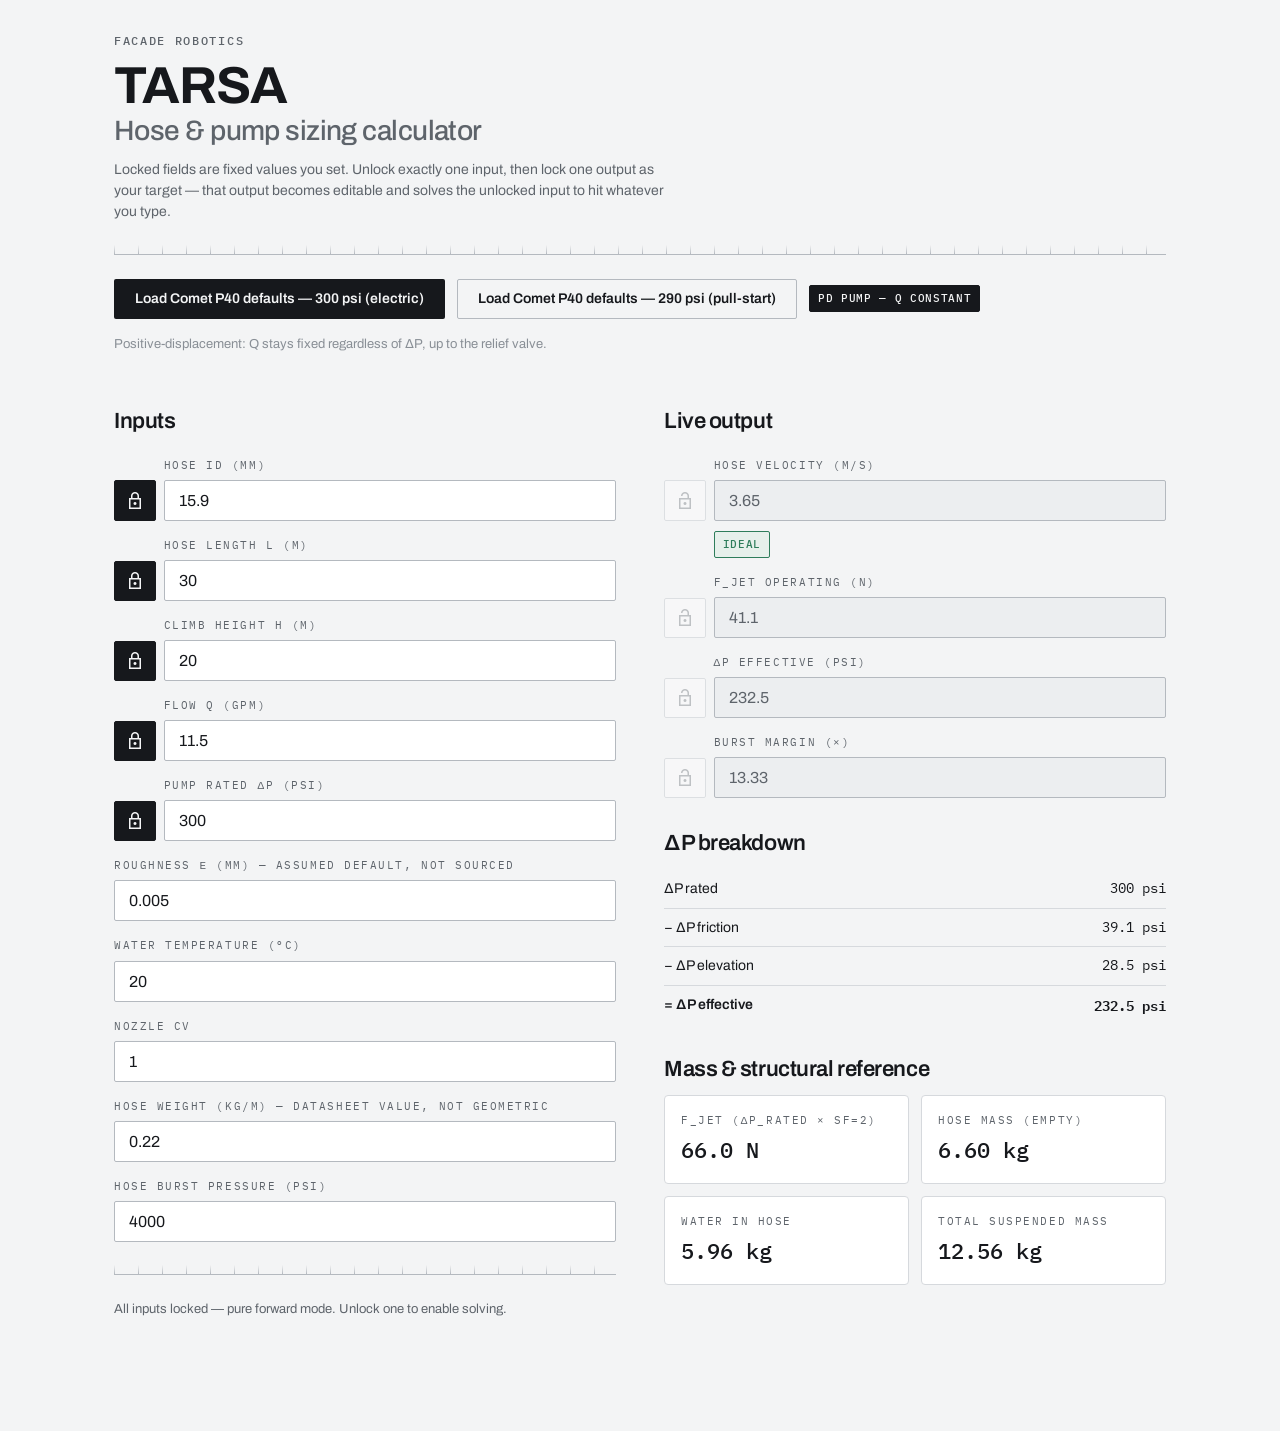
==== calculator.html @ bfcb9576 "Initial commit: TARSA design system + hose/pump calculator TARSA Design System files (README, SKILL," ====
<!doctype html>
<html lang="en">
<head>
<meta charset="utf-8">
<meta name="viewport" content="width=device-width, initial-scale=1">
<title>TARSA — Hose &amp; Pump Calculator</title>
<link rel="stylesheet" href="colors_and_type.css">
<link rel="stylesheet"
  href="https://fonts.googleapis.com/css2?family=Material+Symbols+Sharp:opsz,wght,FILL,GRAD@24,300,0,-25">
<style>
  body.tarsa { max-width: 1100px; margin: 0 auto; padding: var(--sp-6) var(--sp-5) var(--sp-9); }

  .topbar { display: flex; align-items: center; gap: var(--sp-3); margin-bottom: var(--sp-2); }
  .topbar .material-symbols-sharp { font-size: 22px; color: var(--signal); }

  .presets { display: flex; align-items: center; gap: var(--sp-3); flex-wrap: wrap; margin: var(--sp-5) 0; }

  .grid2 { display: grid; grid-template-columns: 1fr 1fr; gap: var(--sp-7); align-items: start; }
  @media (max-width: 760px) { .grid2 { grid-template-columns: 1fr; } }

  .lockrow { display: flex; align-items: flex-end; gap: var(--sp-2); margin-bottom: var(--sp-4); }
  .field-col { flex: 1; min-width: 0; }
  .field-col input.field { margin: 0; }

  .lock-btn {
    flex: 0 0 auto; width: 2.6rem; height: 2.55rem;
    display: flex; align-items: center; justify-content: center;
    background: var(--surface); border: 1px solid var(--n-300); border-radius: var(--r-1);
    color: var(--fg-2); cursor: pointer; padding: 0;
    transition: background var(--dur-fast) var(--ease), border-color var(--dur-fast) var(--ease),
                color var(--dur-fast) var(--ease);
  }
  .lock-btn:hover:not(:disabled) { background: var(--n-100); border-color: var(--ink); color: var(--ink); }
  .lock-btn.active { background: var(--ink); border-color: var(--ink); color: var(--fg-on-ink); }
  .lock-btn.active:hover { background: #000; }
  .lock-btn:disabled { opacity: 0.35; cursor: not-allowed; }
  .lock-btn .material-symbols-sharp { font-size: 20px; }

  input.field:disabled { background: var(--surface-sunk); color: var(--fg-2); cursor: not-allowed; }

  .plain-field { margin-bottom: var(--sp-4); }

  .status-caption { font-size: var(--fs-caption); color: var(--fg-2); margin: var(--sp-4) 0; }
  .status-caption b { color: var(--ink); }

  .band-row { display: flex; align-items: center; gap: var(--sp-2); margin: -6px 0 var(--sp-4) calc(2.6rem + var(--sp-2)); }

  .dp-table { width: 100%; border-collapse: collapse; font-size: var(--fs-sm); margin-top: var(--sp-3); }
  .dp-table td { padding: 8px 0; border-bottom: 1px solid var(--n-200); }
  .dp-table td:last-child { text-align: right; font-family: var(--font-mono); font-variant-numeric: tabular-nums; }
  .dp-table tr:last-child td { border-bottom: none; font-weight: 600; }
  .dp-table tr.infeasible td { color: var(--signal); }

  .stat-grid { display: grid; grid-template-columns: 1fr 1fr; gap: var(--sp-3); margin-top: var(--sp-3); }
  .stat-card { background: var(--surface); border: var(--bd); border-radius: var(--r-2); padding: var(--sp-4); }
  .stat-card .stat-label { font-family: var(--font-mono); font-size: 11px; letter-spacing: var(--track-eyebrow);
    text-transform: uppercase; color: var(--fg-2); }
  .stat-card .stat-value { font-family: var(--font-mono); font-weight: 500; font-size: 22px;
    font-variant-numeric: tabular-nums; margin-top: 4px; }

  .error-box { color: var(--signal); font-size: var(--fs-sm); margin: var(--sp-2) 0; }

  h4.section-head { margin: var(--sp-6) 0 0; }
</style>
</head>
<body class="tarsa">

<div class="topbar">
  <span class="t-eyebrow">Facade robotics</span>
</div>
<h1 class="t-h1" style="margin:6px 0 0">TARSA</h1>
<h2 class="t-h3" style="margin:2px 0 0;color:var(--fg-2);font-weight:500">Hose &amp; pump sizing calculator</h2>
<p class="t-sm" style="color:var(--fg-2);max-width:70ch;margin-top:var(--sp-3)">
  Locked fields are fixed values you set. Unlock exactly one input, then lock one output as your
  target — that output becomes editable and solves the unlocked input to hit whatever you type.
</p>

<div class="datum" style="margin:var(--sp-5) 0"></div>

<div class="presets">
  <button class="btn btn--primary" id="btn-p40-300">Load Comet P40 defaults — 300 psi (electric)</button>
  <button class="btn btn--outline" id="btn-p40-290">Load Comet P40 defaults — 290 psi (pull-start)</button>
  <span class="tag tag--ink">PD pump — Q constant</span>
</div>
<p class="t-caption" style="color:var(--fg-3);margin-top:-8px">
  Positive-displacement: Q stays fixed regardless of ΔP, up to the relief valve.
</p>

<div class="grid2" style="margin-top:var(--sp-6)">
  <div>
    <h3 class="t-h4">Inputs</h3>

    <div class="lockrow">
      <button class="lock-btn" id="lock-id_m" data-var="id_m"><span class="material-symbols-sharp">lock</span></button>
      <div class="field-col">
        <label class="field-label" for="in-id_mm">Hose ID (mm)</label>
        <input class="field" type="number" id="in-id_mm" step="0.1" min="3" max="50">
      </div>
    </div>

    <div class="lockrow">
      <button class="lock-btn" id="lock-L_m" data-var="L_m"><span class="material-symbols-sharp">lock</span></button>
      <div class="field-col">
        <label class="field-label" for="in-L_m">Hose length L (m)</label>
        <input class="field" type="number" id="in-L_m" step="1" min="1" max="200">
      </div>
    </div>

    <div class="lockrow">
      <button class="lock-btn" id="lock-H_m" data-var="H_m"><span class="material-symbols-sharp">lock</span></button>
      <div class="field-col">
        <label class="field-label" for="in-H_m">Climb height H (m)</label>
        <input class="field" type="number" id="in-H_m" step="1" min="0" max="150">
      </div>
    </div>

    <div class="lockrow">
      <button class="lock-btn" id="lock-Q_m3s" data-var="Q_m3s"><span class="material-symbols-sharp">lock</span></button>
      <div class="field-col">
        <label class="field-label" for="in-Q_gpm">Flow Q (GPM)</label>
        <input class="field" type="number" id="in-Q_gpm" step="0.1" min="0.1" max="200">
      </div>
    </div>

    <div class="lockrow">
      <button class="lock-btn" id="lock-dP_rated_pa" data-var="dP_rated_pa"><span class="material-symbols-sharp">lock</span></button>
      <div class="field-col">
        <label class="field-label" for="in-dP_rated_psi">Pump rated ΔP (psi)</label>
        <input class="field" type="number" id="in-dP_rated_psi" step="1" min="7" max="435">
      </div>
    </div>

    <div class="plain-field">
      <label class="field-label" for="in-roughness_mm">Roughness ε (mm) — assumed default, not sourced</label>
      <input class="field" type="number" id="in-roughness_mm" step="0.001" min="0" max="1">
    </div>
    <div class="plain-field">
      <label class="field-label" for="in-T_c">Water temperature (°C)</label>
      <input class="field" type="number" id="in-T_c" step="1" min="0" max="40">
    </div>
    <div class="plain-field">
      <label class="field-label" for="in-Cv">Nozzle Cv</label>
      <input class="field" type="number" id="in-Cv" step="0.01" min="0.5" max="1">
    </div>
    <div class="plain-field">
      <label class="field-label" for="in-weight_per_m">Hose weight (kg/m) — datasheet value, not geometric</label>
      <input class="field" type="number" id="in-weight_per_m" step="0.01" min="0" max="5">
    </div>
    <div class="plain-field">
      <label class="field-label" for="in-p_burst_psi">Hose burst pressure (psi)</label>
      <input class="field" type="number" id="in-p_burst_psi" step="50" min="0" max="10000">
    </div>

    <div class="datum" style="margin:var(--sp-5) 0"></div>
    <p class="status-caption" id="solve-status"></p>
    <p class="error-box" id="solve-error" hidden></p>
  </div>

  <div>
    <h3 class="t-h4" id="output-head">Live output</h3>

    <div class="lockrow">
      <button class="lock-btn" id="lock-out-v_hose" data-metric="v_hose"><span class="material-symbols-sharp">lock_open</span></button>
      <div class="field-col">
        <label class="field-label" for="out-v_hose">Hose velocity (m/s)</label>
        <input class="field" type="number" id="out-v_hose" step="0.01">
      </div>
    </div>
    <div class="band-row"><span class="tag" id="band-tag"></span></div>

    <div class="lockrow">
      <button class="lock-btn" id="lock-out-F_jet" data-metric="F_jet"><span class="material-symbols-sharp">lock_open</span></button>
      <div class="field-col">
        <label class="field-label" for="out-F_jet">F_jet operating (N)</label>
        <input class="field" type="number" id="out-F_jet" step="0.1">
      </div>
    </div>

    <div class="lockrow">
      <button class="lock-btn" id="lock-out-dP_effective" data-metric="dP_effective"><span class="material-symbols-sharp">lock_open</span></button>
      <div class="field-col">
        <label class="field-label" for="out-dP_effective">ΔP effective (psi)</label>
        <input class="field" type="number" id="out-dP_effective" step="0.1">
      </div>
    </div>
    <p class="t-caption" id="infeasible-tag" style="color:var(--signal);margin:-6px 0 var(--sp-4) calc(2.6rem + var(--sp-2))" hidden></p>

    <div class="lockrow">
      <button class="lock-btn" id="lock-out-burst_margin" data-metric="burst_margin"><span class="material-symbols-sharp">lock_open</span></button>
      <div class="field-col">
        <label class="field-label" for="out-burst_margin">Burst margin (×)</label>
        <input class="field" type="number" id="out-burst_margin" step="0.01">
      </div>
    </div>
    <p class="t-caption" id="burst-tag" style="color:var(--signal);margin:-6px 0 var(--sp-4) calc(2.6rem + var(--sp-2))" hidden></p>

    <h4 class="section-head t-h4">ΔP breakdown</h4>
    <table class="dp-table">
      <tr><td>ΔP rated</td><td id="dp-rated"></td></tr>
      <tr><td>− ΔP friction</td><td id="dp-friction"></td></tr>
      <tr><td>− ΔP elevation</td><td id="dp-elevation"></td></tr>
      <tr id="dp-effective-row"><td>= ΔP effective</td><td id="dp-effective"></td></tr>
    </table>

    <h4 class="section-head t-h4">Mass &amp; structural reference</h4>
    <div class="stat-grid">
      <div class="stat-card"><div class="stat-label">F_jet (ΔP_rated × SF=2)</div><div class="stat-value" id="stat-fjet-structural"></div></div>
      <div class="stat-card"><div class="stat-label">Hose mass (empty)</div><div class="stat-value" id="stat-hose-mass"></div></div>
      <div class="stat-card"><div class="stat-label">Water in hose</div><div class="stat-value" id="stat-water-mass"></div></div>
      <div class="stat-card"><div class="stat-label">Total suspended mass</div><div class="stat-value" id="stat-total-mass"></div></div>
    </div>
  </div>
</div>

<script src="calc.js"></script>
<script>
const calc = window.TarsaCalc;

const PSI_TO_PA = 6894.757293168361;
const GAL_TO_M3 = 0.00378541;
const psiToPa = (x) => x * PSI_TO_PA;
const paToPsi = (x) => x / PSI_TO_PA;
const gpmToM3s = (x) => (x * GAL_TO_M3) / 60.0;
const m3sToGpm = (x) => (x * 60.0) / GAL_TO_M3;
const mmToM = (x) => x / 1000.0;
const mToMm = (x) => x * 1000.0;

const INPUT_VARS = ["id_m", "L_m", "H_m", "Q_m3s", "dP_rated_pa"];
const METRIC_KEYS = ["v_hose", "F_jet", "dP_effective", "burst_margin"];

// var (calc.py-style key) -> DOM id / unit conversion, mirroring app.py's SOLVABLE dict
const SOLVABLE = {
  id_m: { elId: "in-id_mm", toCalc: mmToM, fromCalc: mToMm, label: "Hose ID (mm)" },
  L_m: { elId: "in-L_m", toCalc: (x) => x, fromCalc: (x) => x, label: "Hose length L (m)" },
  H_m: { elId: "in-H_m", toCalc: (x) => x, fromCalc: (x) => x, label: "Climb height H (m)" },
  Q_m3s: { elId: "in-Q_gpm", toCalc: gpmToM3s, fromCalc: m3sToGpm, label: "Flow Q (GPM)" },
  dP_rated_pa: { elId: "in-dP_rated_psi", toCalc: psiToPa, fromCalc: paToPsi, label: "Pump rated ΔP (psi)" },
};

const METRIC_META = {
  v_hose: { elId: "out-v_hose", toDisp: (x) => x, toCalc: (x) => x, fmt: (x) => x.toFixed(2) },
  F_jet: { elId: "out-F_jet", toDisp: (x) => x, toCalc: (x) => x, fmt: (x) => x.toFixed(1) },
  dP_effective: { elId: "out-dP_effective", toDisp: paToPsi, toCalc: psiToPa, fmt: (x) => x.toFixed(1) },
  burst_margin: { elId: "out-burst_margin", toDisp: (x) => x, toCalc: (x) => x, fmt: (x) => x.toFixed(2) },
};

const BAND_TAG = { ideal: "clean", acceptable: "soiled", erosion_risk: "fault" };
const BAND_LABEL = { ideal: "Ideal", acceptable: "Acceptable", erosion_risk: "Erosion risk" };

const state = {
  id_mm: 15.9, L_m: 30.0, H_m: 20.0, Q_gpm: 11.5, dP_rated_psi: 300.0,
  roughness_mm: 0.005, T_c: 20.0, Cv: 1.0, weight_per_m: 0.22, p_burst_psi: 4000.0,
  locks: { id_m: true, L_m: true, H_m: true, Q_m3s: true, dP_rated_pa: true },
  activeTarget: null,
  solveError: null,
};

function getCalcInputs() {
  return {
    id_m: mmToM(state.id_mm),
    L_m: state.L_m,
    H_m: state.H_m,
    Q_m3s: gpmToM3s(state.Q_gpm),
    dP_rated_pa: psiToPa(state.dP_rated_psi),
    Cv: state.Cv,
    roughness_m: mmToM(state.roughness_mm),
    T_celsius: state.T_c,
    weight_per_m: state.weight_per_m,
    p_burst_pa: psiToPa(state.p_burst_psi),
  };
}

function toggleInputLock(varName) {
  const wasLocked = state.locks[varName];
  if (wasLocked) {
    for (const v of INPUT_VARS) state.locks[v] = v !== varName;
  } else {
    state.locks[varName] = true;
  }
  state.solveError = null;
  render();
}

function toggleOutputLock(metricKey) {
  const unlocked = INPUT_VARS.filter((v) => !state.locks[v]);
  const solving = unlocked.length === 1;
  if (!solving) return;
  state.activeTarget = state.activeTarget === metricKey ? null : metricKey;
  state.solveError = null;
  render();
}

function loadP40Defaults(psi) {
  state.Q_gpm = 11.5;
  state.dP_rated_psi = psi;
  render();
}

function solveFromOutput(metricKey, unknownVar) {
  const meta = METRIC_META[metricKey];
  const raw = parseFloat(document.getElementById(meta.elId).value);
  if (Number.isNaN(raw)) return;
  const targetCalc = meta.toCalc(raw);
  const fixedInputs = getCalcInputs();
  try {
    const result = calc.solveFor(unknownVar, metricKey, targetCalc, fixedInputs);
    setInputStateFromCalc(unknownVar, result);
    state.solveError = null;
  } catch (e) {
    state.solveError = e.message;
  }
  render();
}

function setInputStateFromCalc(varName, calcValue) {
  const meta = SOLVABLE[varName];
  const dispValue = meta.fromCalc(calcValue);
  switch (varName) {
    case "id_m": state.id_mm = dispValue; break;
    case "L_m": state.L_m = dispValue; break;
    case "H_m": state.H_m = dispValue; break;
    case "Q_m3s": state.Q_gpm = dispValue; break;
    case "dP_rated_pa": state.dP_rated_psi = dispValue; break;
  }
}

function bindPlainInput(elId, stateKey) {
  const el = document.getElementById(elId);
  el.addEventListener("input", () => {
    const v = parseFloat(el.value);
    if (!Number.isNaN(v)) {
      state[stateKey] = v;
      render();
    }
  });
}

function render() {
  const unlocked = INPUT_VARS.filter((v) => !state.locks[v]);
  const solving = unlocked.length === 1;
  const unknownVar = solving ? unlocked[0] : null;

  // --- input lock buttons + field enable state ---
  for (const v of INPUT_VARS) {
    const btn = document.getElementById(`lock-${v}`);
    const locked = state.locks[v];
    btn.classList.toggle("active", locked);
    btn.querySelector(".material-symbols-sharp").textContent = locked ? "lock" : "lock_open";
    btn.title = locked
      ? "Locked — fixed value. Click to unlock and solve for this."
      : "Unlocked — this is the value being solved for. Click to lock it.";
    const input = document.getElementById(SOLVABLE[v].elId);
    input.disabled = !locked;
  }

  // --- status caption ---
  const statusEl = document.getElementById("solve-status");
  if (!solving) {
    statusEl.innerHTML = unlocked.length === 0
      ? "All inputs locked — pure forward mode. Unlock one to enable solving."
      : `Unlock exactly one input to solve. Currently unlocked: ${unlocked.length}.`;
  } else {
    statusEl.innerHTML = `Solving for <b>${SOLVABLE[unknownVar].label}</b> — lock an output to set the target.`;
  }

  const errEl = document.getElementById("solve-error");
  if (state.solveError) {
    errEl.hidden = false;
    errEl.textContent = state.solveError;
  } else {
    errEl.hidden = true;
  }

  // --- compute live result ---
  const inputs = getCalcInputs();
  const result = calc.forwardSolve(inputs);

  // sync locked input display values (in case a solve changed them)
  document.getElementById("in-id_mm").value = state.id_mm;
  document.getElementById("in-L_m").value = state.L_m;
  document.getElementById("in-H_m").value = state.H_m;
  document.getElementById("in-Q_gpm").value = state.Q_gpm;
  document.getElementById("in-dP_rated_psi").value = state.dP_rated_psi;
  document.getElementById("in-roughness_mm").value = state.roughness_mm;
  document.getElementById("in-T_c").value = state.T_c;
  document.getElementById("in-Cv").value = state.Cv;
  document.getElementById("in-weight_per_m").value = state.weight_per_m;
  document.getElementById("in-p_burst_psi").value = state.p_burst_psi;

  document.getElementById("output-head").textContent = solving ? "Targets" : "Live output";

  // --- output rows ---
  for (const metricKey of METRIC_KEYS) {
    const meta = METRIC_META[metricKey];
    const btn = document.getElementById(`lock-out-${metricKey}`);
    const input = document.getElementById(meta.elId);
    const isActive = solving && state.activeTarget === metricKey;

    btn.disabled = !solving;
    btn.classList.toggle("active", isActive);
    btn.querySelector(".material-symbols-sharp").textContent = isActive ? "lock" : "lock_open";
    btn.title = isActive
      ? "Active target — editable, drives the solve."
      : solving
      ? "Click to make this the active target."
      : "Unlock exactly one input to enable.";

    input.disabled = !isActive;
    if (!isActive) {
      input.value = meta.fmt(meta.toDisp(result[metricKey]));
    }
    // when active, leave the field's current typed value alone (don't
    // clobber what the user is typing) — it's only re-seeded when it
    // becomes active again via the lock-toggle handler below.
  }

  // --- velocity band tag ---
  const bandTag = document.getElementById("band-tag");
  const band = result.velocity_band;
  bandTag.className = `tag tag--${BAND_TAG[band]}`;
  bandTag.textContent = BAND_LABEL[band];

  // --- infeasible / burst tags ---
  const infeasibleTag = document.getElementById("infeasible-tag");
  infeasibleTag.hidden = result.feasible;
  infeasibleTag.textContent = "Infeasible — pump cannot overcome losses";

  const burstTag = document.getElementById("burst-tag");
  burstTag.hidden = result.burst_pass;
  burstTag.textContent = "Below SF=2";

  // --- ΔP breakdown table ---
  document.getElementById("dp-rated").textContent = `${(inputs.dP_rated_pa / PSI_TO_PA).toFixed(0)} psi`;
  document.getElementById("dp-friction").textContent = `${(result.dP_friction / PSI_TO_PA).toFixed(1)} psi`;
  document.getElementById("dp-elevation").textContent = `${(result.dP_elevation / PSI_TO_PA).toFixed(1)} psi`;
  document.getElementById("dp-effective").textContent = `${(result.dP_effective / PSI_TO_PA).toFixed(1)} psi`;
  document.getElementById("dp-effective-row").classList.toggle("infeasible", !result.feasible);

  // --- mass / structural stats ---
  document.getElementById("stat-fjet-structural").textContent = `${result.F_jet_structural.toFixed(1)} N`;
  document.getElementById("stat-hose-mass").textContent = `${result.hose_mass.toFixed(2)} kg`;
  document.getElementById("stat-water-mass").textContent = `${result.water_mass.toFixed(2)} kg`;
  document.getElementById("stat-total-mass").textContent = `${result.total_suspended_mass.toFixed(2)} kg`;
}

// --- wire up events ---
for (const v of INPUT_VARS) {
  document.getElementById(`lock-${v}`).addEventListener("click", () => toggleInputLock(v));
}
for (const metricKey of METRIC_KEYS) {
  document.getElementById(`lock-out-${metricKey}`).addEventListener("click", () => toggleOutputLock(metricKey));
}

bindPlainInput("in-id_mm", "id_mm");
bindPlainInput("in-L_m", "L_m");
bindPlainInput("in-H_m", "H_m");
bindPlainInput("in-Q_gpm", "Q_gpm");
bindPlainInput("in-dP_rated_psi", "dP_rated_psi");
bindPlainInput("in-roughness_mm", "roughness_mm");
bindPlainInput("in-T_c", "T_c");
bindPlainInput("in-Cv", "Cv");
bindPlainInput("in-weight_per_m", "weight_per_m");
bindPlainInput("in-p_burst_psi", "p_burst_psi");

for (const metricKey of METRIC_KEYS) {
  const meta = METRIC_META[metricKey];
  document.getElementById(meta.elId).addEventListener("change", () => {
    const unlocked = INPUT_VARS.filter((v) => !state.locks[v]);
    if (unlocked.length === 1 && state.activeTarget === metricKey) {
      solveFromOutput(metricKey, unlocked[0]);
    }
  });
}

document.getElementById("btn-p40-300").addEventListener("click", () => loadP40Defaults(300.0));
document.getElementById("btn-p40-290").addEventListener("click", () => loadP40Defaults(290.0));

render();
</script>

</body>
</html>
---- colors_and_type.css ----
/* ==========================================================================
   TARSA — Facade Robotics — Design Tokens
   Register: engineering datum / drafting elevation. Dieter Rams strict.
   Cool mineral neutrals + graphite ink + paper. ONE signal accent (<2% area).
   ========================================================================== */

@import url('https://fonts.googleapis.com/css2?family=Archivo:ital,wght@0,400;0,500;0,600;0,700;0,800;1,400&family=IBM+Plex+Mono:wght@400;500;600&display=swap');

:root {
  /* ----- Color: surfaces -------------------------------------------------- */
  --paper:        #F3F4F5;   /* page background — cool drafting surface, NOT cream */
  --surface:      #FFFFFF;   /* raised card / panel */
  --surface-sunk: #ECEEF0;   /* inset wells, code, fields */
  --ink-bg:       #16181C;   /* dark surface (console, dark slides) */
  --ink-bg-2:     #1D2025;   /* raised panel on dark */

  /* ----- Color: neutral ramp (cool / mineral) ---------------------------- */
  --n-0:   #FFFFFF;
  --n-50:  #F3F4F5;
  --n-100: #E7E9EB;
  --n-200: #D6D9DD;   /* hairline borders, dividers */
  --n-300: #B4B9BF;   /* disabled, faint rules */
  --n-400: #898F96;   /* tertiary text, ticks */
  --n-500: #5E646B;   /* secondary text */
  --n-700: #33383E;
  --ink:   #16181C;   /* primary text — graphite, never pure black */

  /* ----- Color: signal (THE accent — measurement / active / primary CTA) -- */
  --signal:       #DE3B26;   /* vermilion — datum marker, the live element */
  --signal-press: #BE2E1B;
  --signal-tint:  #FBEAE6;   /* faintest wash, backgrounds only */

  /* ----- Color: semantic states (muted, never decorative) ----------------- */
  --clean:   #2E7D5B;   /* "clean / verified" — vision pass */
  --clean-tint: #E6F0EB;
  --soiled:  #B7791F;   /* "soiled / attention" */
  --soiled-tint: #F6EEDD;
  --fault:   #DE3B26;   /* fault = signal red */

  /* ----- Color: foreground roles ----------------------------------------- */
  --fg:        var(--ink);
  --fg-2:      var(--n-500);
  --fg-3:      var(--n-400);
  --fg-on-ink:    #F3F4F5;
  --fg-on-ink-2:  #9AA0A7;
  --fg-on-signal: #FFFFFF;

  /* ----- Type: families --------------------------------------------------- */
  --font-display: "Archivo", system-ui, -apple-system, "Segoe UI", sans-serif;
  --font-sans:    "Archivo", system-ui, -apple-system, "Segoe UI", sans-serif;
  --font-mono:    "IBM Plex Mono", ui-monospace, "SF Mono", Menlo, monospace;

  /* ----- Type: scale (px) ------------------------------------------------- */
  --fs-eyebrow:  12px;   /* mono, uppercase, tracked — the "instrument label" */
  --fs-caption:  13px;
  --fs-sm:       14px;
  --fs-body:     16px;
  --fs-lg:       18px;
  --fs-h4:       22px;
  --fs-h3:       28px;
  --fs-h2:       38px;
  --fs-h1:       52px;
  --fs-display:  76px;
  --fs-display-xl: 104px;

  /* ----- Type: tracking --------------------------------------------------- */
  --track-tight:   -0.02em;   /* display / headings */
  --track-tighter: -0.03em;   /* hero display only */
  --track-normal:  0; /* @kind other */
  --track-eyebrow:  0.14em;   /* mono uppercase labels */
  --track-wide:     0.04em;

  /* ----- Spacing (8px base, 4px sub) -------------------------------------- */
  --sp-1: 4px;
  --sp-2: 8px;
  --sp-3: 12px;
  --sp-4: 16px;
  --sp-5: 24px;
  --sp-6: 32px;
  --sp-7: 48px;
  --sp-8: 64px;
  --sp-9: 96px;
  --sp-10: 128px;

  /* ----- Radii (sharp / precise — reels, cable, a boxy payload: all straight edges) -- */
  --r-0: 0px;
  --r-1: 2px;     /* default — chips, inputs */
  --r-2: 4px;     /* cards, panels */
  --r-3: 8px;     /* large containers only */
  --r-pill: 999px; /* rare — toggle thumbs, never decorative */

  /* ----- Borders ---------------------------------------------------------- */
  --bd:        1px solid var(--n-200);
  --bd-strong: 1.5px solid var(--ink);
  --bd-ink:    1px solid var(--ink);

  /* ----- Elevation (used sparingly — depth comes from hairlines + grid) --- */
  --shadow-0: none;
  --shadow-menu: 0 4px 16px rgba(22, 24, 28, 0.10), 0 0 0 1px rgba(22, 24, 28, 0.06);
  --shadow-modal: 0 16px 48px rgba(22, 24, 28, 0.18);

  /* ----- Motion (unobtrusive, no bounce) ---------------------------------- */
  --ease:  cubic-bezier(0.2, 0, 0, 1); /* @kind other */
  --ease-in-out: cubic-bezier(0.4, 0, 0.2, 1); /* @kind other */
  --dur-fast: 120ms; /* @kind other */
  --dur:      200ms; /* @kind other */
  --dur-slow: 320ms; /* @kind other */

  /* ----- Layout ----------------------------------------------------------- */
  --measure: 64ch;        /* max reading width */
  --gutter: 24px;
  --page-max: 1240px;
}

/* ==========================================================================
   Base
   ========================================================================== */
*, *::before, *::after { box-sizing: border-box; }

body.tarsa {
  margin: 0;
  background: var(--paper);
  color: var(--fg);
  font-family: var(--font-sans);
  font-size: var(--fs-body);
  line-height: 1.55;
  -webkit-font-smoothing: antialiased;
  text-rendering: optimizeLegibility;
}

/* ==========================================================================
   Type recipes
   ========================================================================== */
.t-display-xl {
  font-family: var(--font-display);
  font-weight: 700; font-size: var(--fs-display-xl);
  line-height: 0.95; letter-spacing: var(--track-tighter); color: var(--fg);
}
.t-display {
  font-family: var(--font-display);
  font-weight: 700; font-size: var(--fs-display);
  line-height: 0.98; letter-spacing: var(--track-tighter); color: var(--fg);
}
.t-h1 { font-family: var(--font-display); font-weight: 700; font-size: var(--fs-h1);
  line-height: 1.04; letter-spacing: var(--track-tight); color: var(--fg); }
.t-h2 { font-family: var(--font-display); font-weight: 700; font-size: var(--fs-h2);
  line-height: 1.08; letter-spacing: var(--track-tight); color: var(--fg); }
.t-h3 { font-family: var(--font-display); font-weight: 600; font-size: var(--fs-h3);
  line-height: 1.15; letter-spacing: var(--track-tight); color: var(--fg); }
.t-h4 { font-family: var(--font-display); font-weight: 600; font-size: var(--fs-h4);
  line-height: 1.25; letter-spacing: var(--track-tight); color: var(--fg); }
.t-lg   { font-size: var(--fs-lg); line-height: 1.5; }
.t-body { font-size: var(--fs-body); line-height: 1.55; }
.t-sm   { font-size: var(--fs-sm); line-height: 1.5; color: var(--fg-2); }
.t-caption { font-size: var(--fs-caption); line-height: 1.45; color: var(--fg-2); }

/* The instrument label — mono, uppercase, tracked. Eyebrows, specs, ticks. */
.t-eyebrow {
  font-family: var(--font-mono);
  font-weight: 500; font-size: var(--fs-eyebrow);
  letter-spacing: var(--track-eyebrow);
  text-transform: uppercase; color: var(--fg-2);
}
.t-mono { font-family: var(--font-mono); font-size: var(--fs-sm);
  letter-spacing: 0; color: var(--fg); font-variant-numeric: tabular-nums; }
.t-data { font-family: var(--font-mono); font-weight: 500;
  font-variant-numeric: tabular-nums; letter-spacing: -0.01em; }

/* ==========================================================================
   Components
   ========================================================================== */

/* --- Buttons ---------------------------------------------------------- */
.btn {
  font-family: var(--font-sans); font-weight: 600; font-size: var(--fs-sm);
  letter-spacing: 0; line-height: 1;
  display: inline-flex; align-items: center; gap: 8px;
  padding: 12px 20px; border-radius: var(--r-1);
  border: 1px solid transparent; cursor: pointer;
  transition: background var(--dur-fast) var(--ease), color var(--dur-fast) var(--ease),
              border-color var(--dur-fast) var(--ease);
}
.btn--primary { background: var(--ink); color: var(--fg-on-ink); }
.btn--primary:hover { background: #000; }
.btn--primary:active { background: var(--n-700); }
.btn--signal { background: var(--signal); color: var(--fg-on-signal); }
.btn--signal:hover { background: var(--signal-press); }
.btn--signal:active { background: var(--signal-press); }
.btn--outline { background: transparent; color: var(--ink); border-color: var(--n-300); }
.btn--outline:hover { border-color: var(--ink); background: var(--n-0); }
.btn--ghost { background: transparent; color: var(--ink); }
.btn--ghost:hover { background: var(--n-100); }
.btn--lg { padding: 15px 26px; font-size: var(--fs-body); }
.btn:disabled { opacity: 0.4; cursor: not-allowed; }

/* --- Field ------------------------------------------------------------ */
.field {
  font-family: var(--font-sans); font-size: var(--fs-body); color: var(--ink);
  background: var(--surface); border: 1px solid var(--n-300);
  border-radius: var(--r-1); padding: 11px 14px; width: 100%;
  transition: border-color var(--dur-fast) var(--ease);
}
.field::placeholder { color: var(--n-400); }
.field:focus { outline: none; border-color: var(--ink); box-shadow: inset 0 0 0 1px var(--ink); }
.field-label { display:block; font-family: var(--font-mono); font-size: 11px;
  text-transform: uppercase; letter-spacing: var(--track-eyebrow);
  color: var(--fg-2); margin-bottom: 6px; }

/* --- Tag / badge ------------------------------------------------------ */
.tag {
  font-family: var(--font-mono); font-weight: 500; font-size: 11px;
  letter-spacing: 0.06em; text-transform: uppercase;
  display: inline-flex; align-items: center; gap: 6px;
  padding: 4px 8px; border-radius: var(--r-1);
  border: 1px solid var(--n-200); color: var(--fg-2); background: var(--surface);
}
.tag--clean  { color: var(--clean);  border-color: var(--clean);  background: var(--clean-tint); }
.tag--soiled { color: var(--soiled); border-color: var(--soiled); background: var(--soiled-tint); }
.tag--fault  { color: var(--signal); border-color: var(--signal); background: var(--signal-tint); }
.tag--ink    { color: var(--fg-on-ink); border-color: var(--ink); background: var(--ink); }

/* --- Card / panel ----------------------------------------------------- */
.card {
  background: var(--surface); border: var(--bd); border-radius: var(--r-2);
  padding: var(--sp-5);
}
.card--flush { padding: 0; overflow: hidden; }

/* --- Datum rule (THE motif: a measured scale-bar divider) ------------- */
.datum {
  height: 9px; position: relative; border-bottom: 1px solid var(--n-300);
}
.datum::before {
  content: ""; position: absolute; left: 0; right: 0; bottom: 0; height: 9px;
  background-image: repeating-linear-gradient(90deg,
    var(--n-300) 0 1px, transparent 1px 24px);
  -webkit-mask-image: linear-gradient(to bottom, transparent 0, #000 100%);
          mask-image: linear-gradient(to bottom, transparent 0, #000 100%);
}
.datum--signal { border-color: var(--signal); }
.datum--signal::before { background-image: repeating-linear-gradient(90deg,
    var(--signal) 0 1px, transparent 1px 24px); }

/* --- Plumb line (vertical alignment spine — functional layout guide) -- */
.plumb { position: relative; }
.plumb::before {
  content: ""; position: absolute; top: 0; bottom: 0; left: 0; width: 1px;
  background: var(--n-200);
}

/* --- Eyebrow with tick (numbered section marker) ---------------------- */
.eyebrow-tick { display: inline-flex; align-items: center; gap: 10px; }
.eyebrow-tick::before { content:""; width: 18px; height: 1px; background: var(--signal); }

/* --- Press / hover convention (no bounce; opacity or tint) ------------ */
.pressable { transition: opacity var(--dur-fast) var(--ease); }
.pressable:active { opacity: 0.72; }
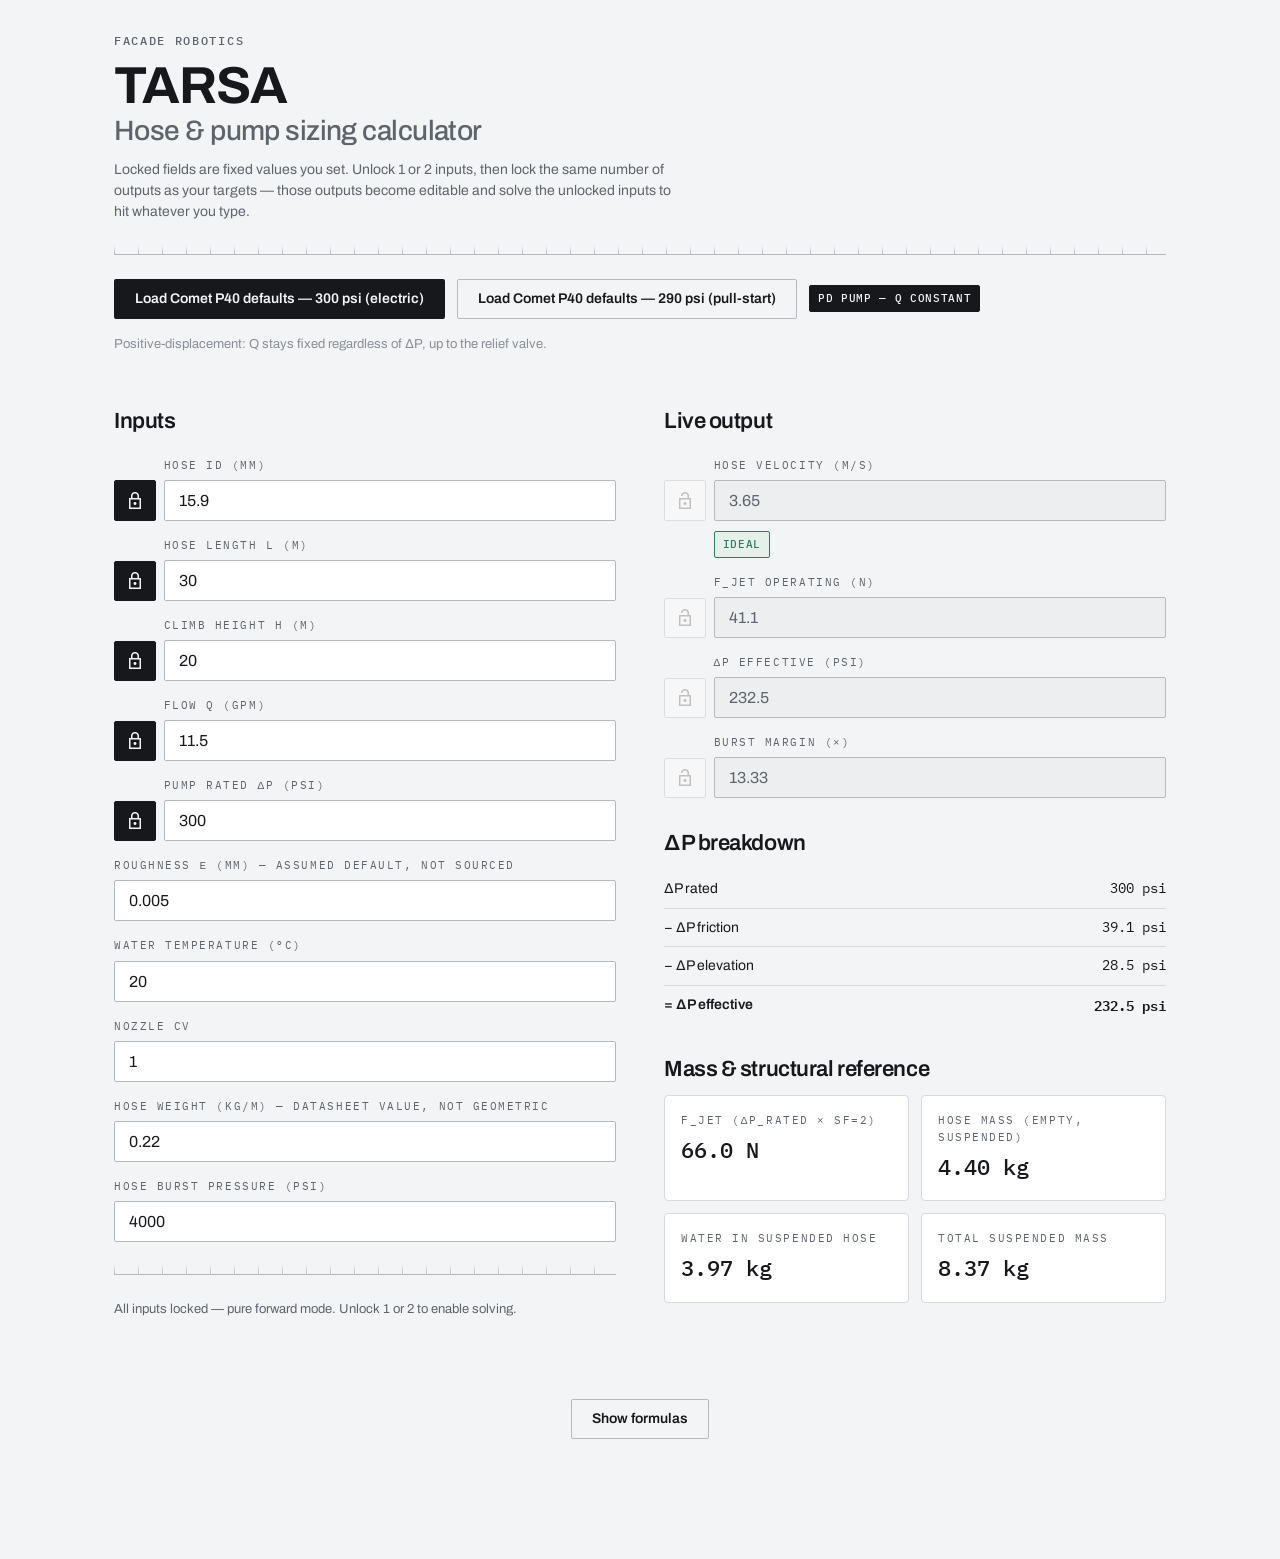
==== commit bfcabff2: "Add 2-target solving, formulas reference, and fix suspended-mass calc - solveFor2/solve_for_2 (calc." ====
--- a/calculator.html
+++ b/calculator.html
@@ -61,6 +61,33 @@
   .error-box { color: var(--signal); font-size: var(--fs-sm); margin: var(--sp-2) 0; }
 
   h4.section-head { margin: var(--sp-6) 0 0; }
+
+  .formulas-toggle-row { display: flex; justify-content: center; margin: var(--sp-8) 0 var(--sp-5); }
+
+  #formulas-panel { border-top: 1px solid var(--n-200); padding-top: var(--sp-6); }
+  .legend-grid {
+    display: grid; grid-template-columns: repeat(auto-fill, minmax(220px, 1fr));
+    gap: var(--sp-2) var(--sp-5); margin: var(--sp-4) 0 var(--sp-6);
+  }
+  .legend-row { display: flex; gap: 8px; font-size: var(--fs-sm); }
+  .legend-sym {
+    font-family: var(--font-mono); font-weight: 500; color: var(--ink);
+    min-width: 2.4em; flex: 0 0 auto;
+  }
+  .legend-desc { color: var(--fg-2); }
+
+  .formula-block { margin-bottom: var(--sp-6); }
+  .formula-block .step-no {
+    font-family: var(--font-mono); font-size: 11px; letter-spacing: var(--track-eyebrow);
+    color: var(--signal);
+  }
+  .formula-block h5 { margin: 2px 0 8px; font-family: var(--font-display); font-weight: 600; font-size: 16px; }
+  .formula-eq {
+    font-family: var(--font-mono); font-size: 15px; background: var(--surface-sunk);
+    border-radius: var(--r-1); padding: 10px 14px; display: inline-block;
+    margin: 0 0 6px;
+  }
+  .formula-note { font-size: var(--fs-caption); color: var(--fg-2); margin: 0; max-width: 70ch; }
 </style>
 </head>
 <body class="tarsa">
@@ -71,8 +98,9 @@
 <h1 class="t-h1" style="margin:6px 0 0">TARSA</h1>
 <h2 class="t-h3" style="margin:2px 0 0;color:var(--fg-2);font-weight:500">Hose &amp; pump sizing calculator</h2>
 <p class="t-sm" style="color:var(--fg-2);max-width:70ch;margin-top:var(--sp-3)">
-  Locked fields are fixed values you set. Unlock exactly one input, then lock one output as your
-  target — that output becomes editable and solves the unlocked input to hit whatever you type.
+  Locked fields are fixed values you set. Unlock 1 or 2 inputs, then lock the same number of
+  outputs as your targets — those outputs become editable and solve the unlocked inputs to hit
+  whatever you type.
 </p>
 
 <div class="datum" style="margin:var(--sp-5) 0"></div>
@@ -205,19 +233,190 @@
     <h4 class="section-head t-h4">Mass &amp; structural reference</h4>
     <div class="stat-grid">
       <div class="stat-card"><div class="stat-label">F_jet (ΔP_rated × SF=2)</div><div class="stat-value" id="stat-fjet-structural"></div></div>
-      <div class="stat-card"><div class="stat-label">Hose mass (empty)</div><div class="stat-value" id="stat-hose-mass"></div></div>
-      <div class="stat-card"><div class="stat-label">Water in hose</div><div class="stat-value" id="stat-water-mass"></div></div>
+      <div class="stat-card"><div class="stat-label">Hose mass (empty, suspended)</div><div class="stat-value" id="stat-hose-mass"></div></div>
+      <div class="stat-card"><div class="stat-label">Water in suspended hose</div><div class="stat-value" id="stat-water-mass"></div></div>
       <div class="stat-card"><div class="stat-label">Total suspended mass</div><div class="stat-value" id="stat-total-mass"></div></div>
     </div>
   </div>
 </div>
+
+<div class="formulas-toggle-row">
+  <button class="btn btn--outline" id="btn-show-formulas" aria-expanded="false" aria-controls="formulas-panel">
+    Show formulas
+  </button>
+</div>
+
+<section id="formulas-panel" hidden>
+  <h3 class="t-h3">Formulas used</h3>
+  <p class="t-sm" style="color:var(--fg-2);max-width:70ch">
+    Every value on this page comes from the chain below, computed in order top to bottom.
+    Two steps are solved numerically (a root-finder) rather than a closed-form formula —
+    marked where that happens.
+  </p>
+
+  <h4 class="section-head t-h4">Symbol legend</h4>
+  <div class="legend-grid">
+    <div class="legend-row"><span class="legend-sym">ID</span><span class="legend-desc">Hose inner diameter (m)</span></div>
+    <div class="legend-row"><span class="legend-sym">L</span><span class="legend-desc">Hose length (m)</span></div>
+    <div class="legend-row"><span class="legend-sym">H</span><span class="legend-desc">Vertical climb height (m)</span></div>
+    <div class="legend-row"><span class="legend-sym">Q</span><span class="legend-desc">Volumetric flow rate (m&sup3;/s)</span></div>
+    <div class="legend-row"><span class="legend-sym">ΔP<sub>rated</sub></span><span class="legend-desc">Pump's rated max pressure (Pa)</span></div>
+    <div class="legend-row"><span class="legend-sym">C<sub>v</sub></span><span class="legend-desc">Nozzle velocity coefficient (0&ndash;1)</span></div>
+    <div class="legend-row"><span class="legend-sym">ε</span><span class="legend-desc">Hose internal roughness (m)</span></div>
+    <div class="legend-row"><span class="legend-sym">T</span><span class="legend-desc">Water temperature (&deg;C)</span></div>
+    <div class="legend-row"><span class="legend-sym">ρ</span><span class="legend-desc">Water density, 1000 kg/m&sup3;</span></div>
+    <div class="legend-row"><span class="legend-sym">g</span><span class="legend-desc">Gravity, 9.81 m/s&sup2;</span></div>
+    <div class="legend-row"><span class="legend-sym">μ</span><span class="legend-desc">Water dynamic viscosity (Pa&middot;s), interpolated vs. T</span></div>
+    <div class="legend-row"><span class="legend-sym">Re</span><span class="legend-desc">Reynolds number (dimensionless)</span></div>
+    <div class="legend-row"><span class="legend-sym">f</span><span class="legend-desc">Darcy friction factor (dimensionless)</span></div>
+    <div class="legend-row"><span class="legend-sym">v<sub>hose</sub></span><span class="legend-desc">Velocity inside the hose (m/s)</span></div>
+    <div class="legend-row"><span class="legend-sym">v<sub>exit</sub></span><span class="legend-desc">Nozzle exit velocity (m/s)</span></div>
+    <div class="legend-row"><span class="legend-sym">F<sub>jet</sub></span><span class="legend-desc">Jet reaction force (N)</span></div>
+    <div class="legend-row"><span class="legend-sym">P<sub>burst</sub></span><span class="legend-desc">Hose burst pressure rating (Pa)</span></div>
+    <div class="legend-row"><span class="legend-sym">w</span><span class="legend-desc">Hose weight per length, datasheet value (kg/m)</span></div>
+  </div>
+
+  <div class="formula-block">
+    <div class="step-no">01</div>
+    <h5>Hose cross-sectional area</h5>
+    <div class="formula-eq">A = (π / 4) &middot; ID&sup2;</div>
+  </div>
+
+  <div class="formula-block">
+    <div class="step-no">02</div>
+    <h5>Hose velocity</h5>
+    <div class="formula-eq">v<sub>hose</sub> = Q / A</div>
+  </div>
+
+  <div class="formula-block">
+    <div class="step-no">03</div>
+    <h5>Reynolds number</h5>
+    <div class="formula-eq">Re = ρ &middot; v<sub>hose</sub> &middot; ID / μ</div>
+  </div>
+
+  <div class="formula-block">
+    <div class="step-no">04</div>
+    <h5>Darcy friction factor</h5>
+    <div class="formula-eq">Re &lt; 2300 (laminar): &nbsp; f = 64 / Re</div>
+    <div class="formula-eq">Re &ge; 2300 (turbulent, Colebrook&ndash;White):<br>
+      1 / √f = &minus;2 &middot; log&#8321;&#8320;( ε / (3.7&middot;ID) + 2.51 / (Re&middot;√f) )</div>
+    <p class="formula-note">
+      Colebrook&ndash;White is implicit in <var>f</var> &mdash; solved numerically (bisection,
+      replacing what <code>scipy.optimize.brentq</code> does in the Python reference). The
+      Swamee&ndash;Jain explicit formula below is used only to bracket the initial guess, never
+      as the final answer:<br>
+      f&#8320; = 0.25 / [ log&#8321;&#8320;( ε / (3.7&middot;ID) + 5.74 / Re&#8304;&#8309;&sup9; ) ]&sup2;
+    </p>
+  </div>
+
+  <div class="formula-block">
+    <div class="step-no">05</div>
+    <h5>Friction pressure loss (Darcy&ndash;Weisbach)</h5>
+    <div class="formula-eq">ΔP<sub>friction</sub> = f &middot; (L / ID) &middot; (ρ &middot; v<sub>hose</sub>&sup2; / 2)</div>
+  </div>
+
+  <div class="formula-block">
+    <div class="step-no">06</div>
+    <h5>Elevation pressure loss</h5>
+    <div class="formula-eq">ΔP<sub>elevation</sub> = ρ &middot; g &middot; H</div>
+  </div>
+
+  <div class="formula-block">
+    <div class="step-no">07</div>
+    <h5>Effective pressure at the nozzle</h5>
+    <div class="formula-eq">ΔP<sub>effective</sub> = ΔP<sub>rated</sub> &minus; ΔP<sub>friction</sub> &minus; ΔP<sub>elevation</sub></div>
+    <p class="formula-note">Flagged infeasible when ΔP<sub>effective</sub> &le; 0 &mdash; the pump cannot overcome the losses at all.</p>
+  </div>
+
+  <div class="formula-block">
+    <div class="step-no">08</div>
+    <h5>Nozzle exit velocity (Torricelli / orifice equation)</h5>
+    <div class="formula-eq">v<sub>exit</sub> = C<sub>v</sub> &middot; √(2 &middot; ΔP<sub>effective</sub> / ρ)</div>
+  </div>
+
+  <div class="formula-block">
+    <div class="step-no">09</div>
+    <h5>Jet reaction force (momentum flux)</h5>
+    <div class="formula-eq">F<sub>jet</sub> = ρ &middot; Q &middot; v<sub>exit</sub></div>
+    <p class="formula-note">
+      The "structural reference" value uses the same formula with v<sub>exit</sub> evaluated at
+      2&middot;ΔP<sub>rated</sub> (safety factor 2 on the rated pressure, not on ΔP<sub>effective</sub>)
+      &mdash; the worst-case number the hardware must survive, not the operating value.
+    </p>
+  </div>
+
+  <div class="formula-block">
+    <div class="step-no">10</div>
+    <h5>Burst margin</h5>
+    <div class="formula-eq">burst margin = P<sub>burst</sub> / ΔP<sub>rated</sub></div>
+    <p class="formula-note">Flagged red if below the team's SF = 2 convention.</p>
+  </div>
+
+  <div class="formula-block">
+    <div class="step-no">11</div>
+    <h5>Hose mass</h5>
+    <div class="formula-eq">hose mass = w &middot; H</div>
+    <p class="formula-note">
+      w is a direct datasheet value, never computed from ID/OD/material density &mdash; real hose
+      weight includes braid/reinforcement mass a wall-volume calculation would miss. Uses
+      <b>H</b> (climb height), not L: the hose hangs straight from a ground-based reel up to the
+      robot, so only the suspended, vertical portion loads the cables &mdash; any slack beyond H
+      sits coiled at the base and isn't part of the carried load.
+    </p>
+  </div>
+
+  <div class="formula-block">
+    <div class="step-no">12</div>
+    <h5>Water mass inside the hose</h5>
+    <div class="formula-eq">water mass = ρ &middot; A &middot; H</div>
+    <p class="formula-note">Same H-not-L reasoning as hose mass above. Kept separate from hose mass on purpose &mdash; "total suspended mass" below is the sum of both, relevant for what the robot's cable actually has to carry.</p>
+  </div>
+
+  <div class="formula-block">
+    <div class="step-no">13</div>
+    <h5>Total suspended mass</h5>
+    <div class="formula-eq">total = hose mass + water mass</div>
+  </div>
+
+  <div class="formula-block">
+    <div class="step-no">14</div>
+    <h5>Water viscosity vs. temperature</h5>
+    <div class="formula-eq">μ(T) &mdash; linear interpolation over reference values at 0, 10, 20, 30, 40 &deg;C</div>
+    <p class="formula-note">Standard CRC reference data, not a fitted curve.</p>
+  </div>
+
+  <div class="formula-block">
+    <div class="step-no">15</div>
+    <h5>Solve mode &mdash; 1 target</h5>
+    <p class="formula-note">
+      When you lock one output as the target, the one unlocked input is varied by the same
+      bisection root-finder until the target metric above matches what you typed &mdash; i.e.
+      it numerically inverts steps 01&ndash;13 rather than using a separate formula.
+    </p>
+  </div>
+
+  <div class="formula-block">
+    <div class="step-no">16</div>
+    <h5>Solve mode &mdash; 2 simultaneous targets</h5>
+    <p class="formula-note">
+      With 2 inputs unlocked and 2 outputs locked, this becomes a 2&times;2 nonlinear system
+      (2 unknowns, 2 equations). Rather than a multi-dimensional Newton solve, it's nested
+      bisection: one variable is bisected on the outside; for each candidate value, the other
+      variable is solved exactly (the same 1-target method above) to hit its own target; the
+      outer bisection then drives its own target to zero too. Not every combination of 2
+      unlocked inputs and 2 target outputs has a solution &mdash; e.g. burst margin depends only
+      on pump rated &Delta;P among the 5 lockable inputs, so targeting it while that input stays
+      locked is genuinely infeasible, not a solver bug.
+    </p>
+  </div>
+</section>
 
 <script src="calc.js"></script>
 <script>
 const calc = window.TarsaCalc;
 
 const PSI_TO_PA = 6894.757293168361;
-const GAL_TO_M3 = 0.00378541;
+const GAL_TO_M3 = 0.003785411784; // exact US liquid gallon, m^3
 const psiToPa = (x) => x * PSI_TO_PA;
 const paToPsi = (x) => x / PSI_TO_PA;
 const gpmToM3s = (x) => (x * GAL_TO_M3) / 60.0;
@@ -247,12 +446,15 @@
 const BAND_TAG = { ideal: "clean", acceptable: "soiled", erosion_risk: "fault" };
 const BAND_LABEL = { ideal: "Ideal", acceptable: "Acceptable", erosion_risk: "Erosion risk" };
 
+const MAX_SIMULTANEOUS_TARGETS = 2;
+
 const state = {
   id_mm: 15.9, L_m: 30.0, H_m: 20.0, Q_gpm: 11.5, dP_rated_psi: 300.0,
   roughness_mm: 0.005, T_c: 20.0, Cv: 1.0, weight_per_m: 0.22, p_burst_psi: 4000.0,
   locks: { id_m: true, L_m: true, H_m: true, Q_m3s: true, dP_rated_pa: true },
-  activeTarget: null,
+  activeTargets: [], // 0-2 metric keys, up to MAX_SIMULTANEOUS_TARGETS
   solveError: null,
+  uiMessage: null,
 };
 
 function getCalcInputs() {
@@ -271,21 +473,45 @@
 }
 
 function toggleInputLock(varName) {
-  const wasLocked = state.locks[varName];
-  if (wasLocked) {
-    for (const v of INPUT_VARS) state.locks[v] = v !== varName;
+  state.uiMessage = null;
+  if (state.locks[varName]) {
+    // trying to unlock
+    const currentlyUnlocked = INPUT_VARS.filter((v) => !state.locks[v]);
+    if (currentlyUnlocked.length >= MAX_SIMULTANEOUS_TARGETS) {
+      state.uiMessage = `Re-lock an input first — at most ${MAX_SIMULTANEOUS_TARGETS} can be unlocked at once.`;
+      render();
+      return;
+    }
+    state.locks[varName] = false;
   } else {
     state.locks[varName] = true;
   }
+  // trim active targets to fit whatever the new unlocked count allows
+  const unlockedCount = INPUT_VARS.filter((v) => !state.locks[v]).length;
+  if (state.activeTargets.length > unlockedCount) {
+    state.activeTargets = state.activeTargets.slice(0, unlockedCount);
+  }
   state.solveError = null;
   render();
 }
 
 function toggleOutputLock(metricKey) {
-  const unlocked = INPUT_VARS.filter((v) => !state.locks[v]);
-  const solving = unlocked.length === 1;
-  if (!solving) return;
-  state.activeTarget = state.activeTarget === metricKey ? null : metricKey;
+  state.uiMessage = null;
+  const unlockedCount = INPUT_VARS.filter((v) => !state.locks[v]).length;
+  if (unlockedCount === 0) return; // button should already be disabled
+
+  const idx = state.activeTargets.indexOf(metricKey);
+  if (idx !== -1) {
+    state.activeTargets.splice(idx, 1);
+  } else {
+    if (state.activeTargets.length >= unlockedCount) {
+      state.uiMessage = `Only ${unlockedCount} target${unlockedCount > 1 ? "s" : ""} can be ` +
+        `locked while ${unlockedCount} input${unlockedCount > 1 ? "s are" : " is"} unlocked.`;
+      render();
+      return;
+    }
+    state.activeTargets.push(metricKey);
+  }
   state.solveError = null;
   render();
 }
@@ -296,18 +522,50 @@
   render();
 }
 
-function solveFromOutput(metricKey, unknownVar) {
-  const meta = METRIC_META[metricKey];
-  const raw = parseFloat(document.getElementById(meta.elId).value);
-  if (Number.isNaN(raw)) return;
-  const targetCalc = meta.toCalc(raw);
+/**
+ * Reads whatever's currently typed into the active target field(s) and
+ * solves the matching unlocked input(s). No-ops if the active-target count
+ * doesn't yet match the unlocked-input count (e.g. only 1 of 2 needed
+ * targets has been locked so far) — nothing to solve until both are set.
+ */
+function solveFromActiveTargets() {
+  const unlockedVars = INPUT_VARS.filter((v) => !state.locks[v]);
+  const targets = state.activeTargets;
+  if (unlockedVars.length === 0 || targets.length !== unlockedVars.length) return;
+
   const fixedInputs = getCalcInputs();
-  try {
-    const result = calc.solveFor(unknownVar, metricKey, targetCalc, fixedInputs);
-    setInputStateFromCalc(unknownVar, result);
-    state.solveError = null;
-  } catch (e) {
-    state.solveError = e.message;
+
+  const readTarget = (metricKey) => {
+    const meta = METRIC_META[metricKey];
+    const raw = parseFloat(document.getElementById(meta.elId).value);
+    return Number.isNaN(raw) ? null : meta.toCalc(raw);
+  };
+
+  if (targets.length === 1) {
+    const [metricKey] = targets;
+    const targetCalc = readTarget(metricKey);
+    if (targetCalc === null) return;
+    try {
+      const result = calc.solveFor(unlockedVars[0], metricKey, targetCalc, fixedInputs);
+      setInputStateFromCalc(unlockedVars[0], result);
+      state.solveError = null;
+    } catch (e) {
+      state.solveError = e.message;
+    }
+  } else if (targets.length === 2) {
+    const [metricA, metricB] = targets;
+    const targetA = readTarget(metricA);
+    const targetB = readTarget(metricB);
+    if (targetA === null || targetB === null) return;
+    const [varA, varB] = unlockedVars;
+    try {
+      const result = calc.solveFor2(varA, varB, metricA, targetA, metricB, targetB, fixedInputs);
+      setInputStateFromCalc(varA, result[varA]);
+      setInputStateFromCalc(varB, result[varB]);
+      state.solveError = null;
+    } catch (e) {
+      state.solveError = e.message;
+    }
   }
   render();
 }
@@ -337,8 +595,9 @@
 
 function render() {
   const unlocked = INPUT_VARS.filter((v) => !state.locks[v]);
-  const solving = unlocked.length === 1;
-  const unknownVar = solving ? unlocked[0] : null;
+  const unlockedCount = unlocked.length;
+  const solving = unlockedCount > 0;
+  const ready = state.activeTargets.length === unlockedCount && unlockedCount > 0;
 
   // --- input lock buttons + field enable state ---
   for (const v of INPUT_VARS) {
@@ -347,20 +606,25 @@
     btn.classList.toggle("active", locked);
     btn.querySelector(".material-symbols-sharp").textContent = locked ? "lock" : "lock_open";
     btn.title = locked
-      ? "Locked — fixed value. Click to unlock and solve for this."
-      : "Unlocked — this is the value being solved for. Click to lock it.";
+      ? "Locked — fixed value. Click to unlock and include it as an unknown."
+      : "Unlocked — being solved for. Click to lock it again.";
     const input = document.getElementById(SOLVABLE[v].elId);
     input.disabled = !locked;
   }
 
   // --- status caption ---
   const statusEl = document.getElementById("solve-status");
-  if (!solving) {
-    statusEl.innerHTML = unlocked.length === 0
-      ? "All inputs locked — pure forward mode. Unlock one to enable solving."
-      : `Unlock exactly one input to solve. Currently unlocked: ${unlocked.length}.`;
+  const unlockedLabels = unlocked.map((v) => SOLVABLE[v].label);
+  if (state.uiMessage) {
+    statusEl.textContent = state.uiMessage;
+  } else if (!solving) {
+    statusEl.textContent = "All inputs locked — pure forward mode. Unlock 1 or 2 to enable solving.";
+  } else if (!ready) {
+    statusEl.innerHTML = `${unlockedCount} input${unlockedCount > 1 ? "s" : ""} unlocked ` +
+      `(<b>${unlockedLabels.join(", ")}</b>) — lock ${unlockedCount} output` +
+      `${unlockedCount > 1 ? "s" : ""} as target${unlockedCount > 1 ? "s" : ""} to solve.`;
   } else {
-    statusEl.innerHTML = `Solving for <b>${SOLVABLE[unknownVar].label}</b> — lock an output to set the target.`;
+    statusEl.innerHTML = `Solving for <b>${unlockedLabels.join(" and ")}</b> — edit a locked target to update ${unlockedCount > 1 ? "them" : "it"}.`;
   }
 
   const errEl = document.getElementById("solve-error");
@@ -394,7 +658,7 @@
     const meta = METRIC_META[metricKey];
     const btn = document.getElementById(`lock-out-${metricKey}`);
     const input = document.getElementById(meta.elId);
-    const isActive = solving && state.activeTarget === metricKey;
+    const isActive = state.activeTargets.includes(metricKey);
 
     btn.disabled = !solving;
     btn.classList.toggle("active", isActive);
@@ -402,8 +666,8 @@
     btn.title = isActive
       ? "Active target — editable, drives the solve."
       : solving
-      ? "Click to make this the active target."
-      : "Unlock exactly one input to enable.";
+      ? `Click to make this an active target (up to ${unlockedCount}).`
+      : "Unlock 1 or 2 inputs to enable.";
 
     input.disabled = !isActive;
     if (!isActive) {
@@ -411,7 +675,7 @@
     }
     // when active, leave the field's current typed value alone (don't
     // clobber what the user is typing) — it's only re-seeded when it
-    // becomes active again via the lock-toggle handler below.
+    // becomes inactive again.
   }
 
   // --- velocity band tag ---
@@ -465,16 +729,25 @@
 for (const metricKey of METRIC_KEYS) {
   const meta = METRIC_META[metricKey];
   document.getElementById(meta.elId).addEventListener("change", () => {
-    const unlocked = INPUT_VARS.filter((v) => !state.locks[v]);
-    if (unlocked.length === 1 && state.activeTarget === metricKey) {
-      solveFromOutput(metricKey, unlocked[0]);
-    }
+    // Disabled fields never fire user-driven "change" events, so reaching
+    // here means this field is currently an active target.
+    solveFromActiveTargets();
   });
 }
 
 document.getElementById("btn-p40-300").addEventListener("click", () => loadP40Defaults(300.0));
 document.getElementById("btn-p40-290").addEventListener("click", () => loadP40Defaults(290.0));
 
+const formulasBtn = document.getElementById("btn-show-formulas");
+const formulasPanel = document.getElementById("formulas-panel");
+formulasBtn.addEventListener("click", () => {
+  const willShow = formulasPanel.hidden;
+  formulasPanel.hidden = !willShow;
+  formulasBtn.textContent = willShow ? "Hide formulas" : "Show formulas";
+  formulasBtn.setAttribute("aria-expanded", String(willShow));
+  if (willShow) formulasPanel.scrollIntoView?.({ behavior: "smooth", block: "start" });
+});
+
 render();
 </script>
 
